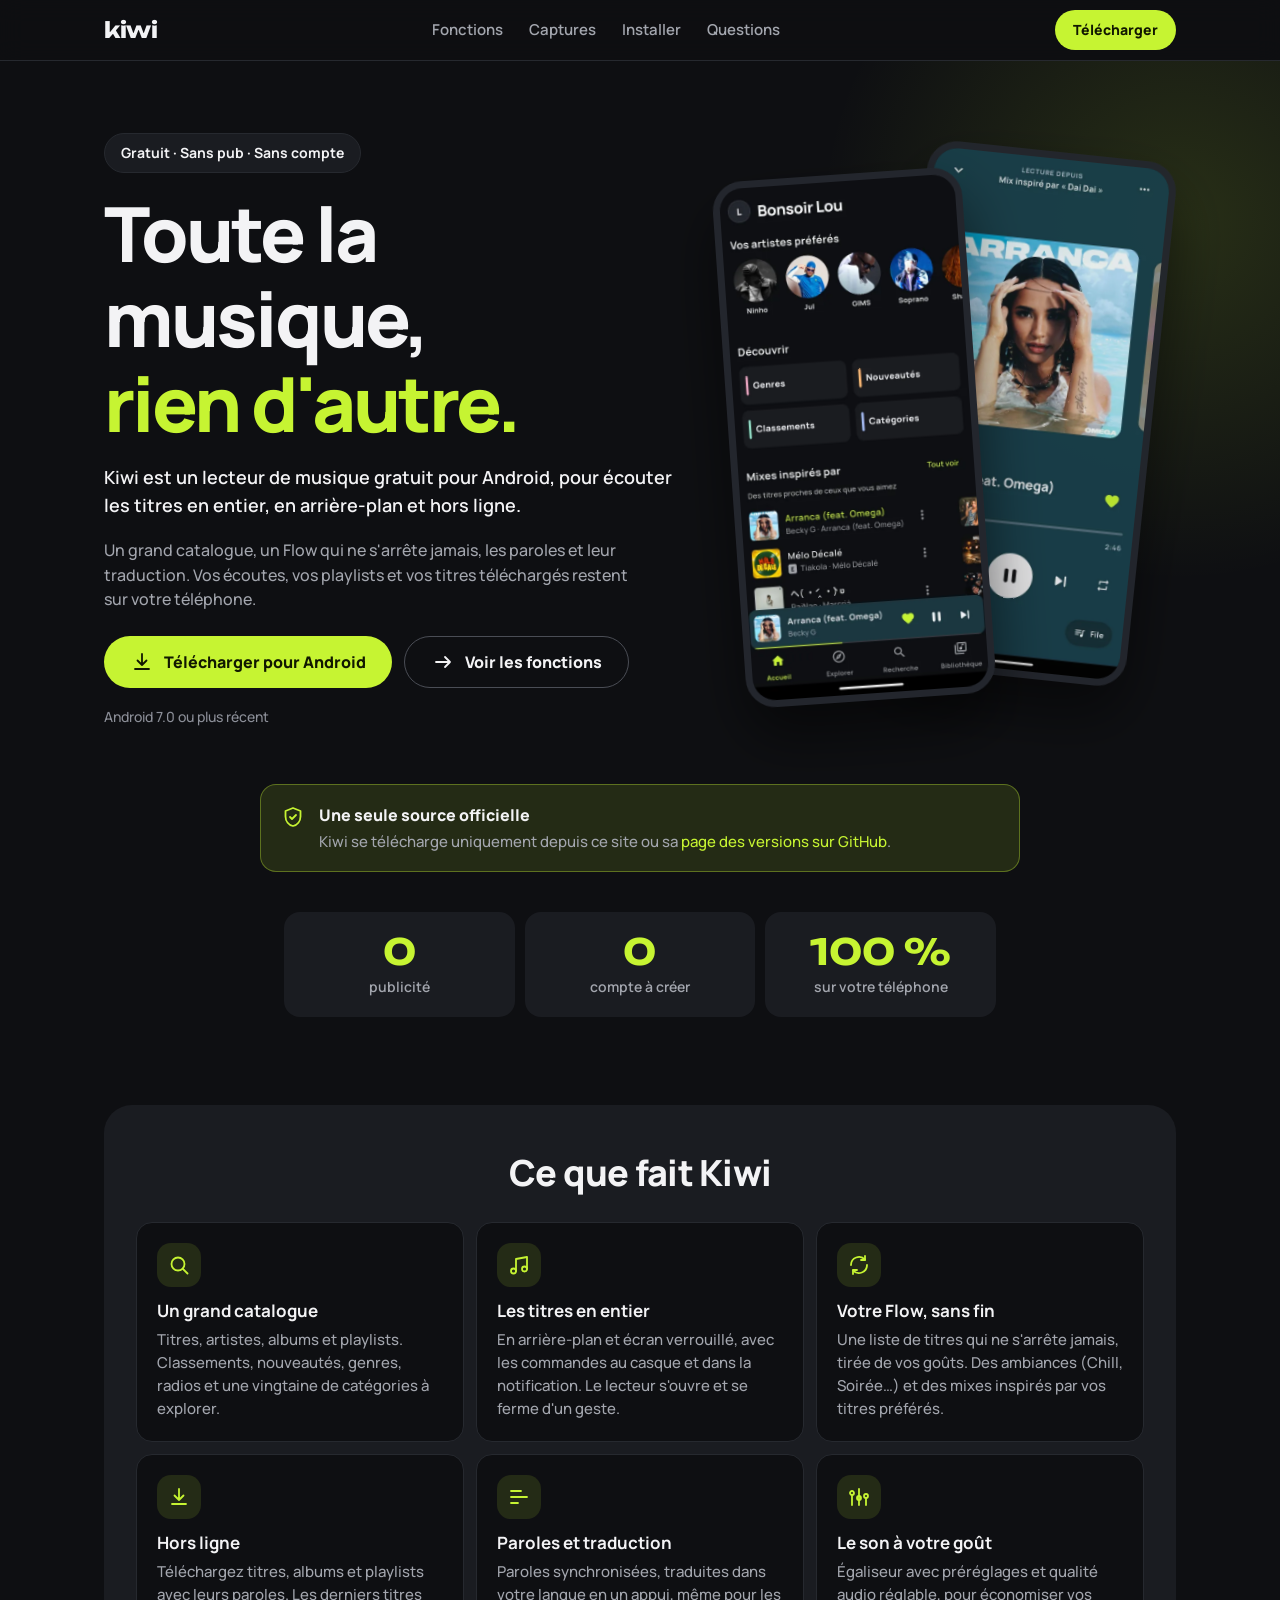
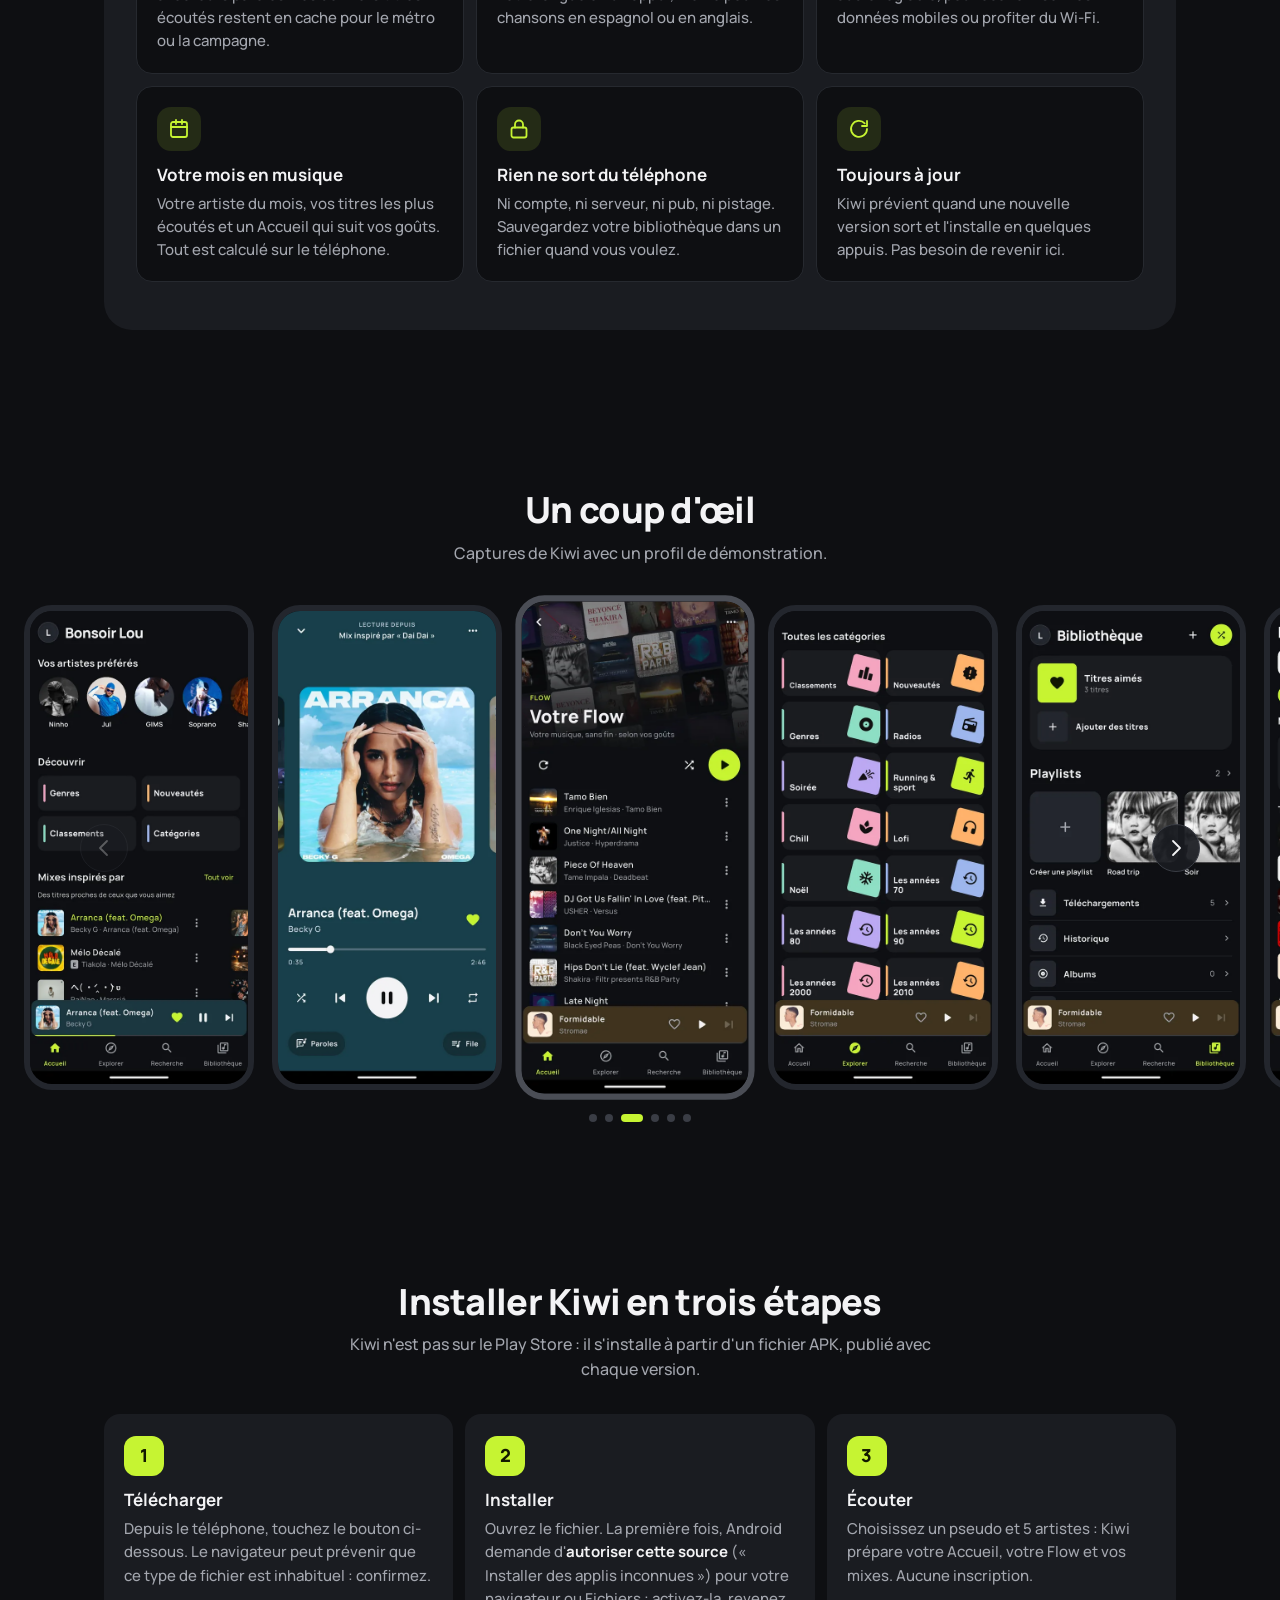
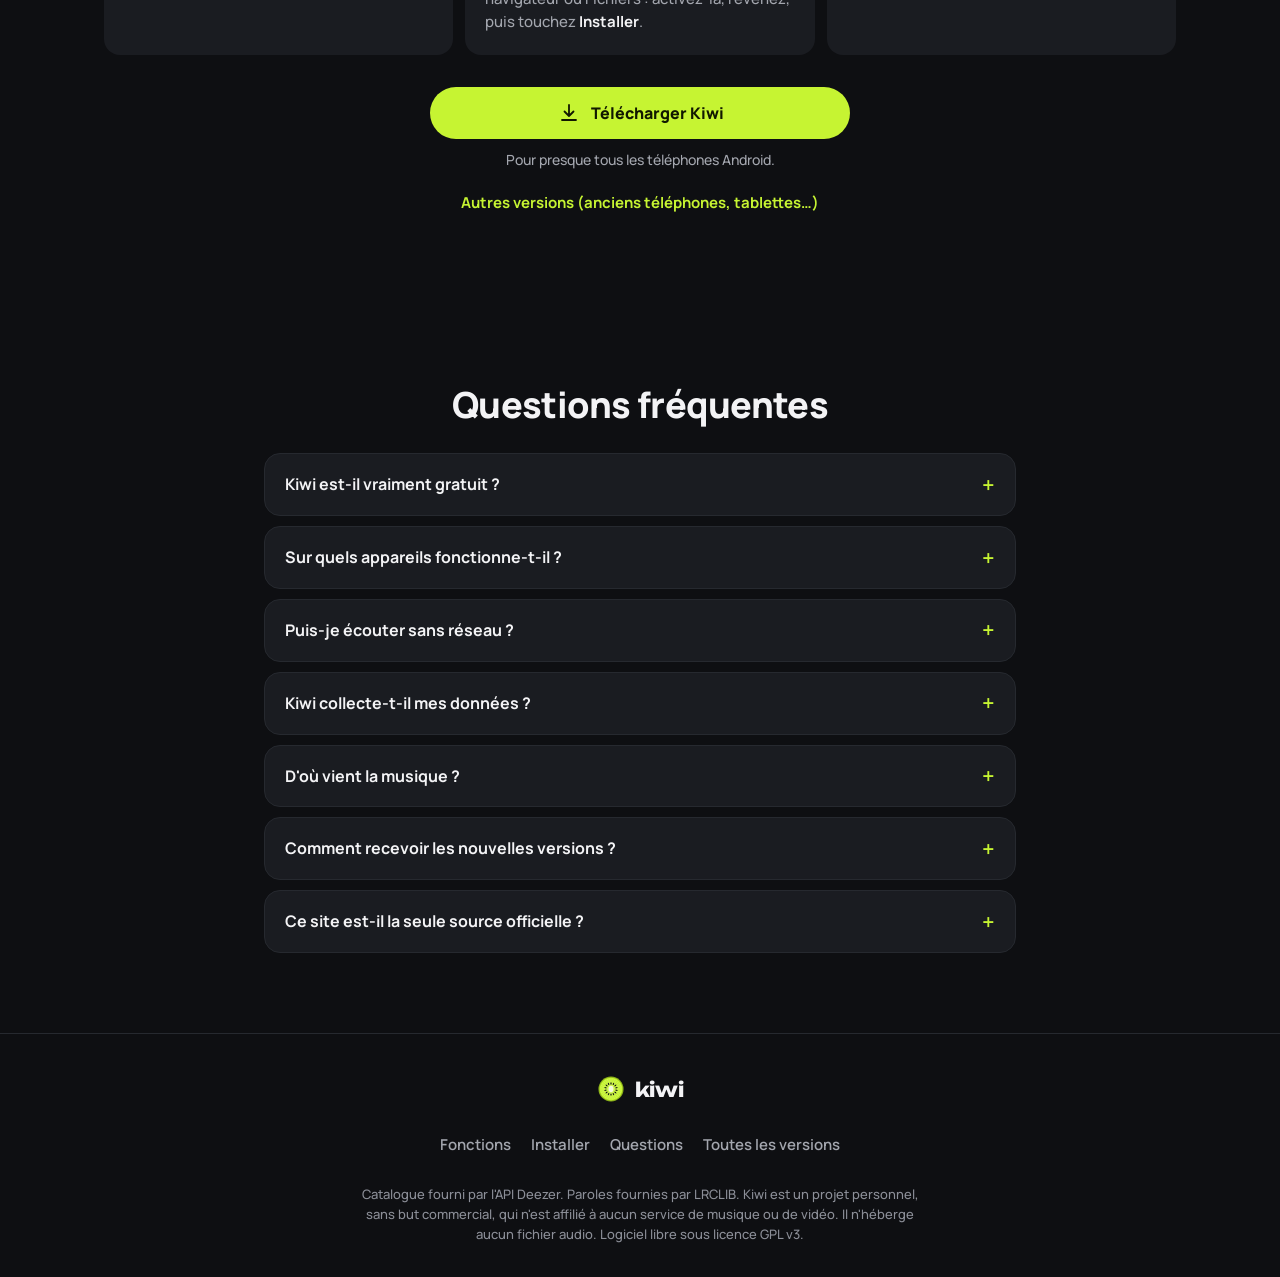
==== index.html @ 21108f04 "Site de Kiwi (163ca22)" ====
<!doctype html>
<html lang="fr">
<head>
<meta charset="utf-8">
<meta name="viewport" content="width=device-width, initial-scale=1">
<title>Kiwi, lecteur de musique gratuit pour Android</title>
<meta name="description" content="Kiwi est un lecteur de musique gratuit pour Android : un grand catalogue, les titres en entier, sans compte ni publicité. Tout reste sur votre téléphone.">
<meta name="theme-color" content="#0E0F12">
<meta name="color-scheme" content="dark">
<meta property="og:title" content="Kiwi, lecteur de musique gratuit pour Android">
<meta property="og:description" content="Un grand catalogue, les titres en entier, sans compte ni publicité.">
<meta property="og:type" content="website">
<meta property="og:image" content="captures/accueil.webp">
<link rel="icon" type="image/svg+xml" href="kiwi-logo.svg">
<link rel="stylesheet" href="style.css">
<script src="main.js" defer></script>
</head>
<body>
<a class="skip" href="#contenu">Aller au contenu</a>

<header class="top">
  <div class="wrap top-inner">
    <a class="wordmark" href="#accueil" aria-label="Kiwi, haut de page">kiwi</a>
    <nav class="top-nav" aria-label="Sections">
      <a href="#fonctions">Fonctions</a>
      <a href="#captures">Captures</a>
      <a href="#installer">Installer</a>
      <a href="#questions">Questions</a>
    </nav>
    <a class="btn btn-primary btn-small" href="#installer" data-download-top>Télécharger</a>
  </div>
</header>

<main id="contenu">

  <!-- Accueil : texte à gauche, deux téléphones à droite -->
  <section id="accueil" class="hero">
    <div class="wrap hero-inner">
      <div class="hero-text">
        <p class="pill">Gratuit · Sans pub · Sans compte</p>
        <h1>Toute la musique,<br><span class="accent">rien d'autre.</span></h1>
        <p class="lead">Kiwi est un lecteur de musique gratuit pour Android, pour écouter les titres en entier, en arrière-plan et hors ligne.</p>
        <p class="lead-small">Un grand catalogue, un Flow qui ne s'arrête jamais, les paroles et leur traduction. Vos écoutes, vos playlists et vos titres téléchargés restent sur votre téléphone.</p>
        <div class="hero-actions">
          <a class="btn btn-primary" href="#installer" data-download-hero>
            <svg class="ic" viewBox="0 0 24 24" aria-hidden="true"><path d="M12 4v11m0 0-4.5-4.5M12 15l4.5-4.5M5 19h14"/></svg>
            <span data-download-hero-label>Télécharger pour Android</span>
          </a>
          <a class="btn btn-ghost" href="#fonctions">
            <svg class="ic" viewBox="0 0 24 24" aria-hidden="true"><path d="M5 12h14m-5-5 5 5-5 5"/></svg>
            Voir les fonctions
          </a>
        </div>
        <p class="release-line" data-release-line>Android 7.0 ou plus récent</p>
      </div>
      <div class="hero-phones" aria-hidden="true">
        <div class="phone phone-back"><img src="captures/lecteur.webp" width="540" height="1138" alt=""></div>
        <div class="phone phone-front"><img src="captures/accueil.webp" width="540" height="1138" alt=""></div>
      </div>
    </div>
  </section>

  <div class="wrap">
    <aside class="notice" aria-label="Sources officielles">
      <svg class="ic" viewBox="0 0 24 24" aria-hidden="true"><path d="M12 3 4.5 6v5.5c0 4.6 3.2 8.4 7.5 9.5 4.3-1.1 7.5-4.9 7.5-9.5V6L12 3z"/><path d="m9 12 2 2 4-4"/></svg>
      <div>
        <p class="notice-title">Une seule source officielle</p>
        <p>Kiwi se télécharge uniquement depuis ce site ou sa <a href="https://github.com/AdamSellin/kiwi-releases/releases" rel="noopener">page des versions sur GitHub</a>.</p>
      </div>
    </aside>
  </div>

  <!-- Trois engagements -->
  <section class="promises" aria-label="Engagements">
    <ul class="wrap promise-list">
      <li><span class="promise-value">0</span><span class="promise-label">publicité</span></li>
      <li><span class="promise-value">0</span><span class="promise-label">compte à créer</span></li>
      <li><span class="promise-value">100&nbsp;%</span><span class="promise-label">sur votre téléphone</span></li>
    </ul>
  </section>

  <!-- Fonctions -->
  <section id="fonctions" class="features" aria-labelledby="fonctions-titre">
    <div class="wrap">
      <div class="panel">
        <h2 id="fonctions-titre" class="section-title">Ce que fait Kiwi</h2>
        <ul class="feature-grid">
          <li class="feature">
            <span class="chip"><svg class="ic" viewBox="0 0 24 24" aria-hidden="true"><circle cx="11" cy="11" r="6.5"/><path d="m16 16 4.5 4.5"/></svg></span>
            <h3>Un grand catalogue</h3>
            <p>Titres, artistes, albums et playlists. Classements, nouveautés, genres, radios et une vingtaine de catégories à explorer.</p>
          </li>
          <li class="feature">
            <span class="chip"><svg class="ic" viewBox="0 0 24 24" aria-hidden="true"><path d="M9 18V6l11-2v12"/><circle cx="6.5" cy="18" r="2.5"/><circle cx="17.5" cy="16" r="2.5"/></svg></span>
            <h3>Les titres en entier</h3>
            <p>En arrière-plan et écran verrouillé, avec les commandes au casque et dans la notification. Le lecteur s'ouvre et se ferme d'un geste.</p>
          </li>
          <li class="feature">
            <span class="chip"><svg class="ic" viewBox="0 0 24 24" aria-hidden="true"><path d="M4 12a8 8 0 0 1 14-5.3M20 12a8 8 0 0 1-14 5.3"/><path d="M18 3v4h-4M6 21v-4h4"/></svg></span>
            <h3>Votre Flow, sans fin</h3>
            <p>Une liste de titres qui ne s'arrête jamais, tirée de vos goûts. Des ambiances (Chill, Soirée…) et des mixes inspirés par vos titres préférés.</p>
          </li>
          <li class="feature">
            <span class="chip"><svg class="ic" viewBox="0 0 24 24" aria-hidden="true"><path d="M12 4v11m0 0-4.5-4.5M12 15l4.5-4.5M5 19h14"/></svg></span>
            <h3>Hors ligne</h3>
            <p>Téléchargez titres, albums et playlists avec leurs paroles. Les derniers titres écoutés restent en cache pour le métro ou la campagne.</p>
          </li>
          <li class="feature">
            <span class="chip"><svg class="ic" viewBox="0 0 24 24" aria-hidden="true"><path d="M4 6h10M4 12h16M4 18h7"/></svg></span>
            <h3>Paroles et traduction</h3>
            <p>Paroles synchronisées, traduites dans votre langue en un appui, même pour les chansons en espagnol ou en anglais.</p>
          </li>
          <li class="feature">
            <span class="chip"><svg class="ic" viewBox="0 0 24 24" aria-hidden="true"><path d="M5 20V10M12 20V4M19 20v-7"/><circle cx="5" cy="8" r="2"/><circle cx="12" cy="13" r="2"/><circle cx="19" cy="11" r="2"/></svg></span>
            <h3>Le son à votre goût</h3>
            <p>Égaliseur avec préréglages et qualité audio réglable, pour économiser vos données mobiles ou profiter du Wi-Fi.</p>
          </li>
          <li class="feature">
            <span class="chip"><svg class="ic" viewBox="0 0 24 24" aria-hidden="true"><rect x="4" y="5" width="16" height="15" rx="2"/><path d="M4 10h16M9 3v4M15 3v4"/></svg></span>
            <h3>Votre mois en musique</h3>
            <p>Votre artiste du mois, vos titres les plus écoutés et un Accueil qui suit vos goûts. Tout est calculé sur le téléphone.</p>
          </li>
          <li class="feature">
            <span class="chip"><svg class="ic" viewBox="0 0 24 24" aria-hidden="true"><rect x="4.5" y="10.5" width="15" height="10" rx="2"/><path d="M8 10.5V7.5a4 4 0 0 1 8 0v3"/></svg></span>
            <h3>Rien ne sort du téléphone</h3>
            <p>Ni compte, ni serveur, ni pub, ni pistage. Sauvegardez votre bibliothèque dans un fichier quand vous voulez.</p>
          </li>
          <li class="feature">
            <span class="chip"><svg class="ic" viewBox="0 0 24 24" aria-hidden="true"><path d="M20 12a8 8 0 1 1-2.3-5.7M20 4v5h-5"/></svg></span>
            <h3>Toujours à jour</h3>
            <p>Kiwi prévient quand une nouvelle version sort et l'installe en quelques appuis. Pas besoin de revenir ici.</p>
          </li>
        </ul>
      </div>
    </div>
  </section>

  <!-- Captures -->
  <section id="captures" class="shots" aria-labelledby="captures-titre">
    <div class="wrap">
      <h2 id="captures-titre" class="section-title">Un coup d'œil</h2>
      <p class="section-lead">Captures de Kiwi avec un profil de démonstration.</p>
    </div>
    <div class="carousel">
      <button class="carousel-btn carousel-prev" type="button" aria-label="Capture précédente" data-carousel-prev>
        <svg class="ic" viewBox="0 0 24 24" aria-hidden="true"><path d="m15 5-7 7 7 7"/></svg>
      </button>
      <ul class="shot-strip" data-carousel>
        <li><figure class="shot"><div class="shot-frame"><img src="captures/accueil.webp" width="540" height="1138" loading="lazy" decoding="async" alt="L'Accueil : vos artistes préférés, Découvrir, mixes inspirés par vos titres"></div></figure></li>
        <li><figure class="shot"><div class="shot-frame"><img src="captures/lecteur.webp" width="540" height="1138" loading="lazy" decoding="async" alt="Le lecteur, aux couleurs de la pochette"></div></figure></li>
        <li><figure class="shot"><div class="shot-frame"><img src="captures/flow.webp" width="540" height="1138" loading="lazy" decoding="async" alt="Votre Flow : une liste de titres sans fin, selon vos goûts"></div></figure></li>
        <li><figure class="shot"><div class="shot-frame"><img src="captures/explorer.webp" width="540" height="1138" loading="lazy" decoding="async" alt="Explorer : classements, nouveautés, genres, radios et catégories"></div></figure></li>
        <li><figure class="shot"><div class="shot-frame"><img src="captures/bibliotheque.webp" width="540" height="1138" loading="lazy" decoding="async" alt="La Bibliothèque : titres aimés, playlists, téléchargements"></div></figure></li>
        <li><figure class="shot"><div class="shot-frame"><img src="captures/recherche.webp" width="540" height="1138" loading="lazy" decoding="async" alt="La recherche de titres, d'artistes, d'albums et de playlists"></div></figure></li>
      </ul>
      <button class="carousel-btn carousel-next" type="button" aria-label="Capture suivante" data-carousel-next>
        <svg class="ic" viewBox="0 0 24 24" aria-hidden="true"><path d="m9 5 7 7-7 7"/></svg>
      </button>
    </div>
    <div class="dots" data-carousel-dots aria-hidden="true"></div>
  </section>

  <!-- Installer -->
  <section id="installer" class="install" aria-labelledby="installer-titre">
    <div class="wrap">
      <h2 id="installer-titre" class="section-title">Installer Kiwi en trois étapes</h2>
      <p class="section-lead">Kiwi n'est pas sur le Play Store : il s'installe à partir d'un fichier APK, publié avec chaque version.</p>

      <ol class="steps">
        <li class="step">
          <span class="step-num">1</span>
          <h3>Télécharger</h3>
          <p>Depuis le téléphone, touchez le bouton ci-dessous. Le navigateur peut prévenir que ce type de fichier est inhabituel : confirmez.</p>
        </li>
        <li class="step">
          <span class="step-num">2</span>
          <h3>Installer</h3>
          <p>Ouvrez le fichier. La première fois, Android demande d'<strong>autoriser cette source</strong> (« Installer des applis inconnues ») pour votre navigateur ou Fichiers : activez-la, revenez, puis touchez <strong>Installer</strong>.</p>
        </li>
        <li class="step">
          <span class="step-num">3</span>
          <h3>Écouter</h3>
          <p>Choisissez un pseudo et 5 artistes : Kiwi prépare votre Accueil, votre Flow et vos mixes. Aucune inscription.</p>
        </li>
      </ol>

      <div class="download">
        <a class="btn btn-primary btn-wide" data-download href="https://github.com/AdamSellin/kiwi-releases/releases/latest" rel="noopener">
          <svg class="ic" viewBox="0 0 24 24" aria-hidden="true"><path d="M12 4v11m0 0-4.5-4.5M12 15l4.5-4.5M5 19h14"/></svg>
          <span data-download-label>Télécharger Kiwi</span>
        </a>
        <p class="download-status" data-download-status aria-live="polite">Pour presque tous les téléphones Android.</p>
        <a class="download-other" href="https://github.com/AdamSellin/kiwi-releases/releases" rel="noopener">Autres versions (anciens téléphones, tablettes…)</a>
      </div>
    </div>
  </section>

  <!-- Questions -->
  <section id="questions" class="faq" aria-labelledby="questions-titre">
    <div class="wrap faq-inner">
      <h2 id="questions-titre" class="section-title">Questions fréquentes</h2>
      <div class="faq-list">
        <details>
          <summary>Kiwi est-il vraiment gratuit ?</summary>
          <p>Oui. Pas d'abonnement, pas de publicité, pas d'achat dans l'app. Kiwi est un projet personnel, sans but commercial, et un logiciel libre (licence GPL v3).</p>
        </details>
        <details>
          <summary>Sur quels appareils fonctionne-t-il ?</summary>
          <p>Sur les téléphones et tablettes Android 7.0 ou plus récents. Les versions pour Apple et Google TV ne sont pas encore prêtes.</p>
        </details>
        <details>
          <summary>Puis-je écouter sans réseau ?</summary>
          <p>Oui : téléchargez des titres, albums ou playlists, ils se lisent hors ligne avec leurs paroles. Les derniers titres écoutés restent aussi en cache, pour un réseau faible.</p>
        </details>
        <details>
          <summary>Kiwi collecte-t-il mes données ?</summary>
          <p>Non. Il n'y a ni compte ni serveur Kiwi : votre pseudo, vos goûts, vos playlists et votre historique restent sur le téléphone. Vous pouvez les sauvegarder dans un fichier et les importer sur un autre téléphone.</p>
        </details>
        <details>
          <summary>D'où vient la musique ?</summary>
          <p>Le catalogue (titres, pochettes, classements) vient de l'API publique Deezer. Kiwi n'héberge aucun fichier audio : il lit des contenus déjà publics. Les paroles viennent de LRCLIB, une base libre.</p>
        </details>
        <details>
          <summary>Comment recevoir les nouvelles versions ?</summary>
          <p>Kiwi prévient quand une nouvelle version est publiée et l'installe en quelques appuis (Paramètres &gt; Rechercher une mise à jour). Vos titres et playlists sont gardés.</p>
        </details>
        <details>
          <summary>Ce site est-il la seule source officielle ?</summary>
          <p>Oui, avec la page des versions sur GitHub. Kiwi n'est pas sur le Play Store : une app « Kiwi » trouvée ailleurs n'est pas la nôtre.</p>
        </details>
      </div>
    </div>
  </section>

  <!-- Nouveautés de la dernière version (remplies par main.js) -->
  <section class="news" aria-labelledby="nouveautes-titre" data-news hidden>
    <div class="wrap">
      <div class="panel">
        <h2 id="nouveautes-titre" class="section-title">Quoi de neuf <span class="news-version" data-news-version></span></h2>
        <ul class="news-list" data-news-list></ul>
      </div>
    </div>
  </section>

</main>

<footer class="foot">
  <div class="wrap foot-inner">
    <a class="foot-brand" href="#accueil" aria-label="Kiwi, haut de page">
      <img src="kiwi-logo.svg" alt="" width="28" height="28">
      <span class="wordmark">kiwi</span>
    </a>
    <ul class="foot-links">
      <li><a href="#fonctions">Fonctions</a></li>
      <li><a href="#installer">Installer</a></li>
      <li><a href="#questions">Questions</a></li>
      <li><a href="https://github.com/AdamSellin/kiwi-releases/releases" rel="noopener">Toutes les versions</a></li>
    </ul>
    <p class="foot-legal">Catalogue fourni par l'API Deezer. Paroles fournies par LRCLIB. Kiwi est un projet personnel, sans but commercial, qui n'est affilié à aucun service de musique ou de vidéo. Il n'héberge aucun fichier audio. Logiciel libre sous licence GPL v3.</p>
  </div>
</footer>

<!-- Navigation du bas, sur téléphone -->
<nav class="bottom-nav" aria-label="Sections">
  <a href="#accueil" data-nav="accueil"><svg class="ic" viewBox="0 0 24 24" aria-hidden="true"><path d="M4 11 12 4l8 7v9h-5v-6H9v6H4z"/></svg>Accueil</a>
  <a href="#fonctions" data-nav="fonctions"><svg class="ic" viewBox="0 0 24 24" aria-hidden="true"><path d="m12 3 2.6 5.6 6 .7-4.5 4.1 1.3 6L12 16.4 6.6 19.4l1.3-6L3.4 9.3l6-.7z"/></svg>Fonctions</a>
  <a href="#captures" data-nav="captures"><svg class="ic" viewBox="0 0 24 24" aria-hidden="true"><rect x="6.5" y="2.5" width="11" height="19" rx="2.5"/><path d="M10.5 18.5h3"/></svg>Captures</a>
  <a href="#installer" data-nav="installer"><svg class="ic" viewBox="0 0 24 24" aria-hidden="true"><path d="M12 4v11m0 0-4.5-4.5M12 15l4.5-4.5M5 19h14"/></svg>Installer</a>
  <a href="#questions" data-nav="questions"><svg class="ic" viewBox="0 0 24 24" aria-hidden="true"><circle cx="12" cy="12" r="8.5"/><path d="M9.6 9.5a2.5 2.5 0 1 1 3.4 2.3c-.6.3-1 .8-1 1.5v.7M12 17h.01"/></svg>Questions</a>
</nav>
</body>
</html>
---- style.css ----
/* Site de Kiwi. Couleurs de lib/app/theme.dart (OndeColors), police Manrope,
   nom « kiwi » en Unbounded. Mobile d'abord. */

@font-face { font-family: Manrope; src: url("fonts/Manrope-Regular.ttf") format("truetype"); font-weight: 400; font-display: swap; }
@font-face { font-family: Manrope; src: url("fonts/Manrope-Medium.ttf") format("truetype"); font-weight: 500; font-display: swap; }
@font-face { font-family: Manrope; src: url("fonts/Manrope-SemiBold.ttf") format("truetype"); font-weight: 600; font-display: swap; }
@font-face { font-family: Manrope; src: url("fonts/Manrope-Bold.ttf") format("truetype"); font-weight: 700; font-display: swap; }
@font-face { font-family: Manrope; src: url("fonts/Manrope-ExtraBold.ttf") format("truetype"); font-weight: 800; font-display: swap; }
@font-face { font-family: Unbounded; src: url("fonts/Unbounded.ttf") format("truetype"); font-weight: 200 900; font-display: swap; }

:root {
  --background: #0E0F12;
  --surface: #1A1C21;
  --surface-high: #23262D;
  --border: #3A3D45;
  --divider: #26292F;
  --outline: #4A4D55;
  --accent: #C6F432;
  --accent-soft: #DDF78A;
  --accent-tint: rgba(198, 244, 50, 0.12);
  --on-accent: #111800;
  --text: #F3F3F5;
  --text-secondary: #A3A6AE;
  --placeholder: #8C8F98;

  --radius-s: 10px;
  --radius-m: 16px;
  --radius-l: 28px;
  --gutter: 16px;
  --bottom-nav: 68px;
  color-scheme: dark;
}

*, *::before, *::after { box-sizing: border-box; }

html { scroll-behavior: smooth; scroll-padding-top: 72px; -webkit-text-size-adjust: 100%; }
@media (prefers-reduced-motion: reduce) { html { scroll-behavior: auto; } }

body {
  margin: 0;
  background: var(--background);
  color: var(--text);
  font: 500 16px/1.55 Manrope, system-ui, sans-serif;
  overflow-x: hidden;
  padding-bottom: var(--bottom-nav);
}

a { color: var(--accent); text-decoration: none; }
a:hover { color: var(--accent-soft); }
a:focus-visible, button:focus-visible, summary:focus-visible {
  outline: 2px solid var(--accent);
  outline-offset: 3px;
}

h1, h2, h3 { margin: 0; line-height: 1.12; }
h3 { font-size: 17px; font-weight: 700; }
p { margin: 0; }

.wrap { width: 100%; max-width: 1120px; margin: 0 auto; padding: 0 var(--gutter); }
.skip { position: absolute; left: -999px; top: 8px; background: var(--accent); color: var(--on-accent); padding: 8px 12px; border-radius: var(--radius-s); z-index: 20; }
.skip:focus { left: 8px; color: var(--on-accent); }

.ic {
  width: 24px; height: 24px; flex: none;
  fill: none; stroke: currentColor; stroke-width: 1.8; stroke-linecap: round; stroke-linejoin: round;
}

section { padding: 56px 0; }
.section-title { font-size: 28px; font-weight: 800; letter-spacing: -0.02em; text-align: center; }
.section-lead { color: var(--text-secondary); margin: 10px auto 0; max-width: 60ch; text-align: center; }

/* En-tête */
.top {
  position: sticky; top: 0; z-index: 10;
  background: rgba(14, 15, 18, 0.86);
  backdrop-filter: blur(12px);
  -webkit-backdrop-filter: blur(12px);
  border-bottom: 1px solid var(--divider);
}
.top-inner { display: flex; align-items: center; justify-content: space-between; min-height: 60px; gap: 12px; }
.wordmark { font-family: Unbounded, Manrope, sans-serif; font-weight: 700; font-size: 22px; letter-spacing: -0.02em; color: var(--text); }
.wordmark:hover { color: var(--text); }
.top-nav { display: none; gap: 2px; }
.top-nav a {
  color: var(--text-secondary); font-weight: 600; font-size: 15px;
  min-height: 44px; display: inline-flex; align-items: center; padding: 0 12px; border-radius: 999px;
}
.top-nav a:hover { color: var(--text); background: var(--surface); }

/* Boutons */
.btn {
  display: inline-flex; align-items: center; justify-content: center; gap: 10px;
  min-height: 52px; padding: 0 26px; border-radius: 999px;
  font: inherit; font-weight: 800; font-size: 16px;
  transition: background-color 0.15s, color 0.15s, border-color 0.15s, transform 0.15s;
}
.btn-primary { background: var(--accent); color: var(--on-accent); }
.btn-primary:hover { background: var(--accent-soft); color: var(--on-accent); }
.btn-ghost { border: 1.5px solid var(--outline); color: var(--text); }
.btn-ghost:hover { border-color: var(--accent); color: var(--text); }
.btn-small { min-height: 40px; padding: 0 18px; font-size: 14px; }
.btn-wide { width: 100%; }

/* Accueil */
.hero { padding: 40px 0 28px; position: relative; overflow: hidden; }
.hero::before {
  content: ""; position: absolute; z-index: -1;
  width: 720px; height: 720px; right: -260px; top: -200px;
  background: radial-gradient(closest-side, rgba(198, 244, 50, 0.14), transparent);
}
.hero-inner { display: grid; gap: 40px; align-items: center; }
.hero-text { display: flex; flex-direction: column; align-items: center; text-align: center; gap: 18px; }
.pill {
  display: inline-flex; align-items: center;
  padding: 8px 16px; border-radius: 999px;
  background: var(--surface); border: 1px solid var(--divider);
  color: var(--text); font-weight: 700; font-size: 14px;
}
.hero h1 { font-size: clamp(42px, 11vw, 76px); font-weight: 800; letter-spacing: -0.04em; }
.accent { color: var(--accent); }
.lead { color: var(--text); font-size: 18px; font-weight: 600; max-width: 32em; }
.lead-small { color: var(--text-secondary); font-size: 16px; max-width: 34em; }
.hero-actions { display: flex; flex-direction: column; gap: 12px; width: 100%; max-width: 360px; margin-top: 6px; }
.release-line { color: var(--placeholder); font-size: 14px; }

.hero-phones { position: relative; height: 440px; max-width: 360px; width: 100%; margin: 0 auto; }
.phone {
  position: absolute; width: 196px; aspect-ratio: 540 / 1138;
  border-radius: 30px; overflow: hidden;
  border: 7px solid var(--surface-high); background: var(--surface);
  box-shadow: 0 30px 60px rgba(0, 0, 0, 0.55);
}
.phone img { width: 100%; height: 100%; object-fit: cover; display: block; }
.phone-back { right: 4%; top: 0; transform: rotate(6deg); opacity: 0.92; }
.phone-front { left: 4%; top: 24px; transform: rotate(-4deg); }
@media (prefers-reduced-motion: no-preference) {
  .phone-front { animation: rise 0.8s cubic-bezier(0.2, 0.8, 0.2, 1) both; }
  .phone-back { animation: rise 0.8s 0.12s cubic-bezier(0.2, 0.8, 0.2, 1) both; }
  @keyframes rise { from { opacity: 0; translate: 0 40px; } }
}

/* Sources officielles */
.notice {
  display: flex; gap: 14px; align-items: flex-start;
  padding: 18px 20px; border-radius: var(--radius-m);
  background: var(--accent-tint); border: 1px solid rgba(198, 244, 50, 0.35);
  max-width: 760px; margin: 0 auto;
}
.notice .ic { color: var(--accent); margin-top: 2px; }
.notice-title { font-weight: 800; margin-bottom: 2px; }
.notice p:not(.notice-title) { color: var(--text-secondary); font-size: 15px; }

/* Engagements */
.promises { padding: 40px 0 8px; }
.promise-list { list-style: none; margin: 0 auto; display: grid; grid-template-columns: repeat(3, minmax(0, 1fr)); gap: 10px; }
.promise-list li {
  display: flex; flex-direction: column; align-items: center; gap: 4px; text-align: center;
  padding: 20px 8px; border-radius: var(--radius-m); background: var(--surface);
}
.promise-value { font-family: Unbounded, Manrope, sans-serif; font-weight: 700; font-size: 28px; color: var(--accent); line-height: 1.1; }
.promise-label { color: var(--text-secondary); font-size: 14px; font-weight: 600; }

/* Panneau commun (fonctions, nouveautés) */
.panel { background: var(--surface); border-radius: var(--radius-l); padding: 32px 18px; }

/* Fonctions */
.feature-grid { list-style: none; margin: 28px 0 0; padding: 0; display: grid; gap: 12px; }
.feature {
  background: var(--background); border-radius: var(--radius-m); padding: 20px;
  display: grid; gap: 8px; align-content: start;
  border: 1px solid var(--divider);
  transition: border-color 0.15s, transform 0.15s;
}
.feature:hover { border-color: var(--outline); }
.chip {
  width: 44px; height: 44px; border-radius: 14px; display: grid; place-items: center;
  background: var(--accent-tint); color: var(--accent); margin-bottom: 6px;
}
.feature p { color: var(--text-secondary); font-size: 15px; }

/* Captures */
.carousel { position: relative; margin-top: 28px; }
.shot-strip {
  list-style: none; margin: 0; padding: 12px var(--gutter) 16px;
  display: flex; gap: 18px; overflow-x: auto; scroll-snap-type: x mandatory;
  scrollbar-width: none;
}
.shot-strip::-webkit-scrollbar { display: none; }
.shot-strip li { flex: none; scroll-snap-align: center; }
/* Centrée quand tout tient, défilable jusqu'au bout sinon. */
.shot-strip li:first-child { margin-left: auto; }
.shot-strip li:last-child { margin-right: auto; }
.shot { margin: 0; display: flex; flex-direction: column; align-items: center; gap: 12px; }
.shot figcaption { color: var(--text-secondary); font-weight: 700; font-size: 14px; }
.shot-frame {
  width: 210px; aspect-ratio: 540 / 1138; border-radius: 28px; overflow: hidden;
  background: var(--surface); border: 6px solid var(--surface-high);
  transition: transform 0.25s, border-color 0.25s;
}
.shot.is-current .shot-frame { border-color: var(--outline); transform: scale(1.04); }
.shot-frame img { width: 100%; height: 100%; object-fit: cover; display: block; }
.carousel-btn {
  display: none; position: absolute; top: 45%; z-index: 2;
  width: 48px; height: 48px; border-radius: 50%; border: 1px solid var(--border);
  background: rgba(26, 28, 33, 0.92); color: var(--text); cursor: pointer;
  place-items: center;
}
.carousel-btn:hover { border-color: var(--accent); }
.carousel-btn:disabled { opacity: 0.3; cursor: default; }
.carousel-prev { left: max(12px, calc(50% - 560px)); }
.carousel-next { right: max(12px, calc(50% - 560px)); }
.dots { display: flex; justify-content: center; gap: 8px; margin-top: 8px; }
.dots span { width: 8px; height: 8px; border-radius: 4px; background: var(--border); transition: width 0.2s, background-color 0.2s; }
.dots span.is-current { width: 22px; background: var(--accent); }

/* Installer */
.steps { list-style: none; margin: 32px 0 0; padding: 0; display: grid; gap: 12px; }
.step {
  background: var(--surface); border-radius: var(--radius-m); padding: 22px 20px;
  display: grid; gap: 8px; align-content: start;
}
.step-num {
  width: 40px; height: 40px; border-radius: 12px; display: grid; place-items: center;
  background: var(--accent); color: var(--on-accent); font-weight: 800; font-size: 18px; margin-bottom: 6px;
}
.step p { color: var(--text-secondary); font-size: 15px; }
.step strong { color: var(--text); }
.download { margin: 32px auto 0; display: grid; gap: 10px; max-width: 420px; }
.download-status { color: var(--text-secondary); font-size: 14px; text-align: center; }
.download-other { justify-self: center; font-weight: 700; font-size: 15px; min-height: 44px; display: inline-flex; align-items: center; }

/* Questions */
.faq-inner { max-width: 800px; }
.faq-list { margin-top: 28px; display: grid; gap: 10px; }
.faq details { background: var(--surface); border-radius: var(--radius-m); border: 1px solid var(--divider); }
.faq details[open] { border-color: var(--outline); }
.faq summary {
  list-style: none; cursor: pointer; padding: 18px 56px 18px 20px; position: relative;
  font-weight: 700; min-height: 44px;
}
.faq summary::-webkit-details-marker { display: none; }
.faq summary::after {
  content: "+"; position: absolute; right: 20px; top: 50%; translate: 0 -50%;
  font-size: 22px; font-weight: 600; color: var(--accent); transition: rotate 0.2s;
}
.faq details[open] summary::after { rotate: 45deg; }
.faq details p { padding: 0 20px 18px; color: var(--text-secondary); font-size: 15px; }

/* Nouveautés */
.news-version { color: var(--accent); }
.news-list { margin: 24px auto 0; padding: 0; list-style: none; display: grid; gap: 10px; max-width: 720px; }
.news-list li { position: relative; padding-left: 22px; color: var(--text-secondary); font-size: 15px; }
.news-list li::before { content: ""; position: absolute; left: 4px; top: 0.6em; width: 7px; height: 7px; border-radius: 50%; background: var(--accent); }
.news-list strong { color: var(--text); }

/* Pied */
.foot { padding: 40px 0 32px; border-top: 1px solid var(--divider); }
.foot-inner { display: grid; gap: 18px; justify-items: center; text-align: center; }
.foot-brand { display: inline-flex; align-items: center; gap: 10px; color: var(--text); }
.foot-brand:hover { color: var(--text); }
.foot-brand .wordmark { font-size: 20px; }
.foot-links { list-style: none; margin: 0; padding: 0; display: flex; flex-wrap: wrap; justify-content: center; gap: 4px 20px; }
.foot-links a { color: var(--text-secondary); font-weight: 600; font-size: 15px; display: inline-block; padding: 10px 0; }
.foot-links a:hover { color: var(--text); }
.foot-legal { color: var(--placeholder); font-size: 13px; max-width: 70ch; }

/* Navigation du bas (téléphone) */
.bottom-nav {
  position: fixed; left: 0; right: 0; bottom: 0; z-index: 10;
  height: var(--bottom-nav); padding: 0 6px env(safe-area-inset-bottom);
  display: grid; grid-template-columns: repeat(5, 1fr);
  background: rgba(26, 28, 33, 0.95);
  backdrop-filter: blur(12px); -webkit-backdrop-filter: blur(12px);
  border-top: 1px solid var(--divider);
}
.bottom-nav a {
  display: flex; flex-direction: column; align-items: center; justify-content: center; gap: 3px;
  color: var(--text-secondary); font-size: 11px; font-weight: 700;
}
.bottom-nav a .ic { width: 22px; height: 22px; padding: 0; border-radius: 999px; transition: background-color 0.2s; }
.bottom-nav a.is-current { color: var(--accent); }

/* Écrans plus larges */
@media (min-width: 640px) {
  :root { --gutter: 24px; }
  section { padding: 80px 0; }
  .section-title { font-size: 36px; }
  .hero-actions { flex-direction: row; justify-content: center; max-width: none; width: auto; }
  .feature-grid { grid-template-columns: repeat(2, minmax(0, 1fr)); }
  .steps { grid-template-columns: repeat(3, minmax(0, 1fr)); }
  .panel { padding: 48px 32px; }
  .shot-frame { width: 220px; }
  .promise-value { font-size: 36px; }
}

@media (min-width: 960px) {
  body { padding-bottom: 0; }
  .bottom-nav { display: none; }
  .top-nav { display: flex; }
  .hero { padding: 72px 0 56px; }
  .hero-inner { grid-template-columns: 1.1fr 0.9fr; gap: 24px; }
  .hero-text { align-items: flex-start; text-align: left; }
  .hero-actions { justify-content: flex-start; }
  .hero-phones { height: 560px; max-width: 460px; }
  .phone { width: 250px; }
  .feature-grid { grid-template-columns: repeat(3, minmax(0, 1fr)); }
  .feature:hover { transform: translateY(-2px); }
  .carousel-btn { display: grid; }
  .shot-frame { width: 230px; }
  .promise-list { max-width: 760px; }
}
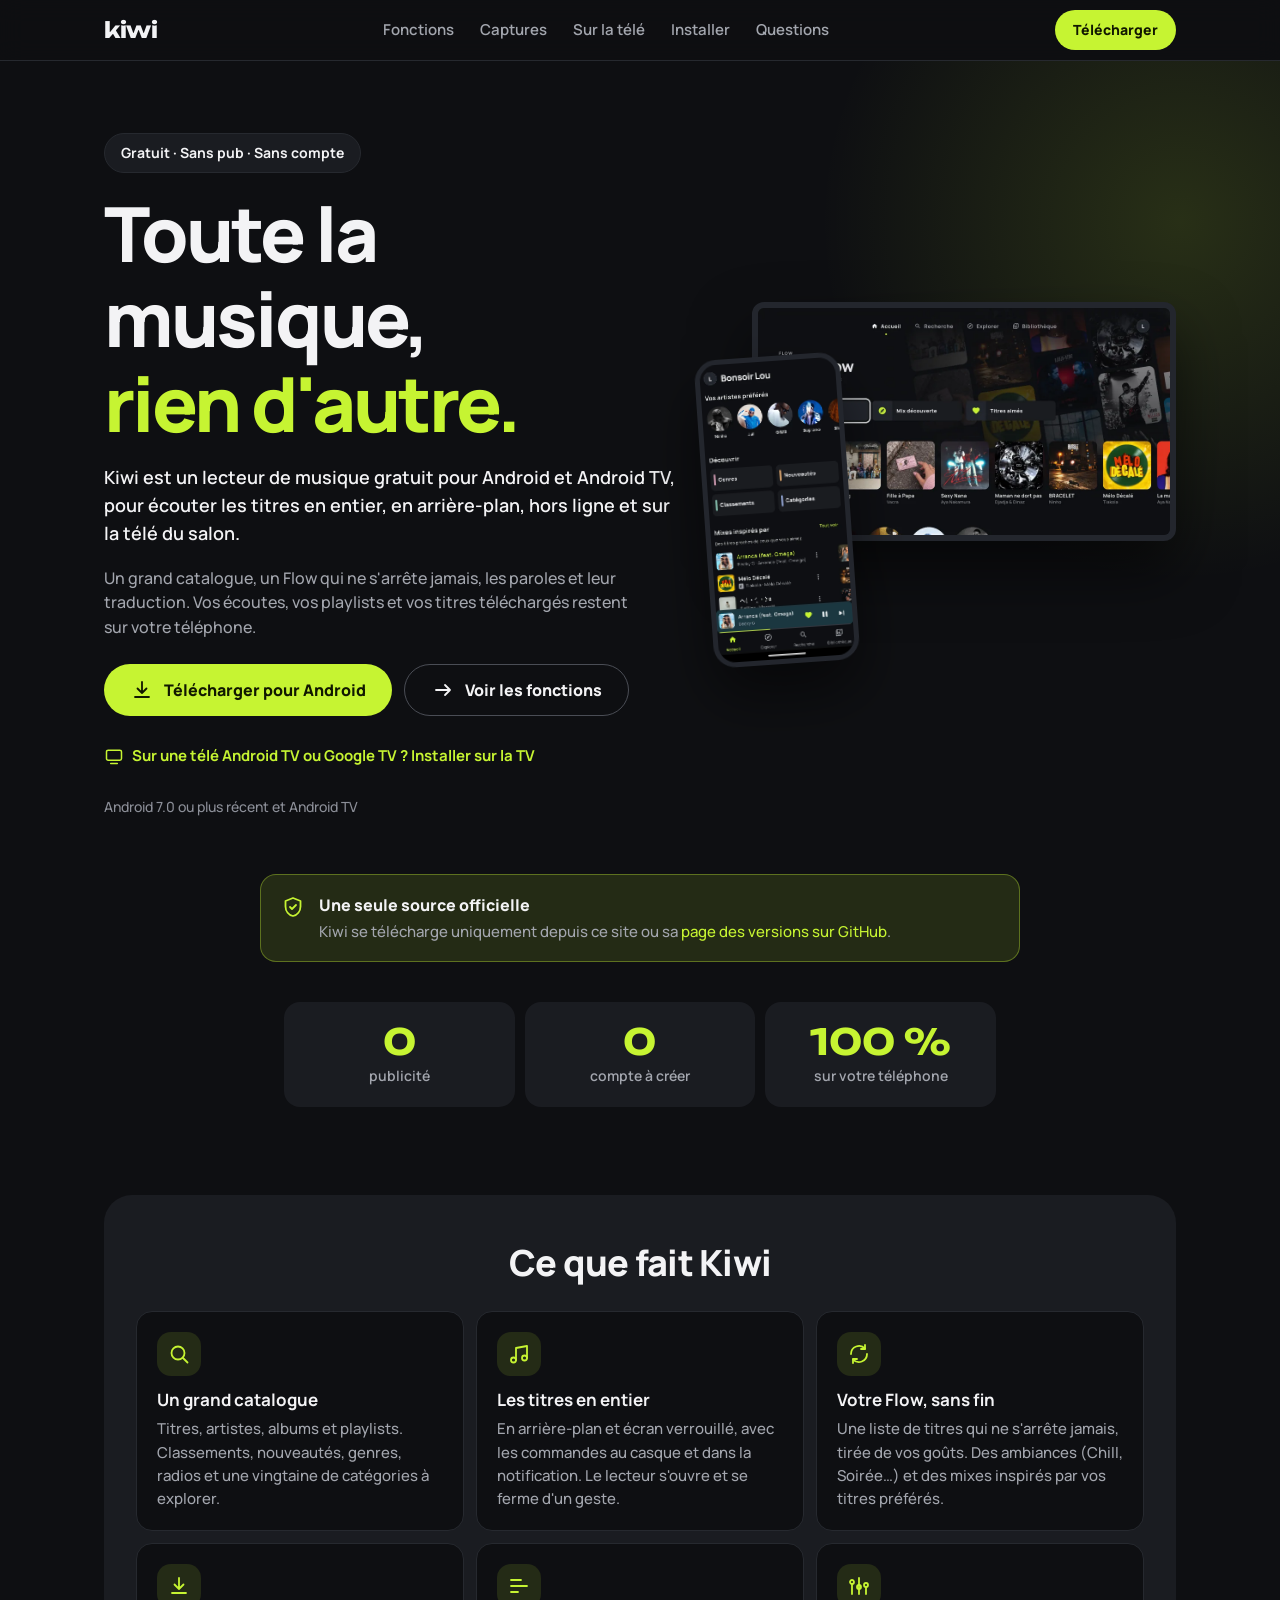
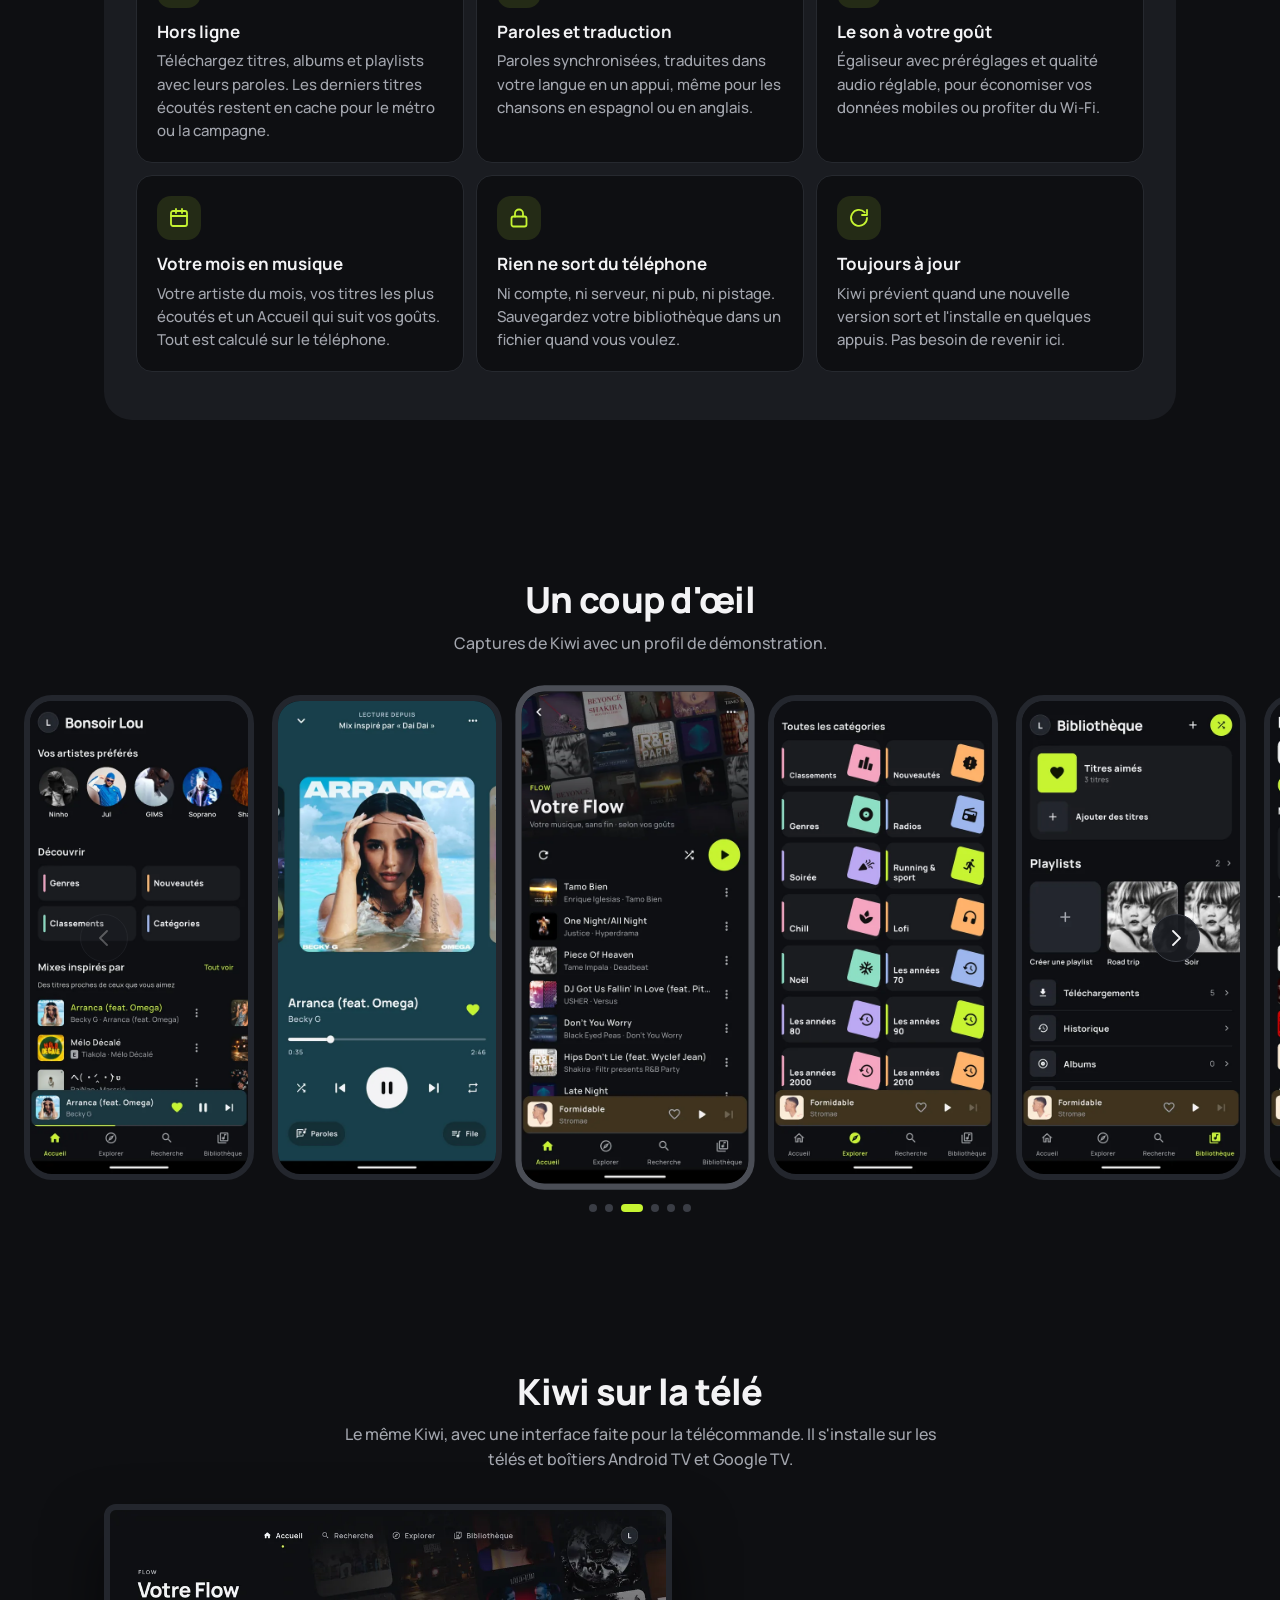
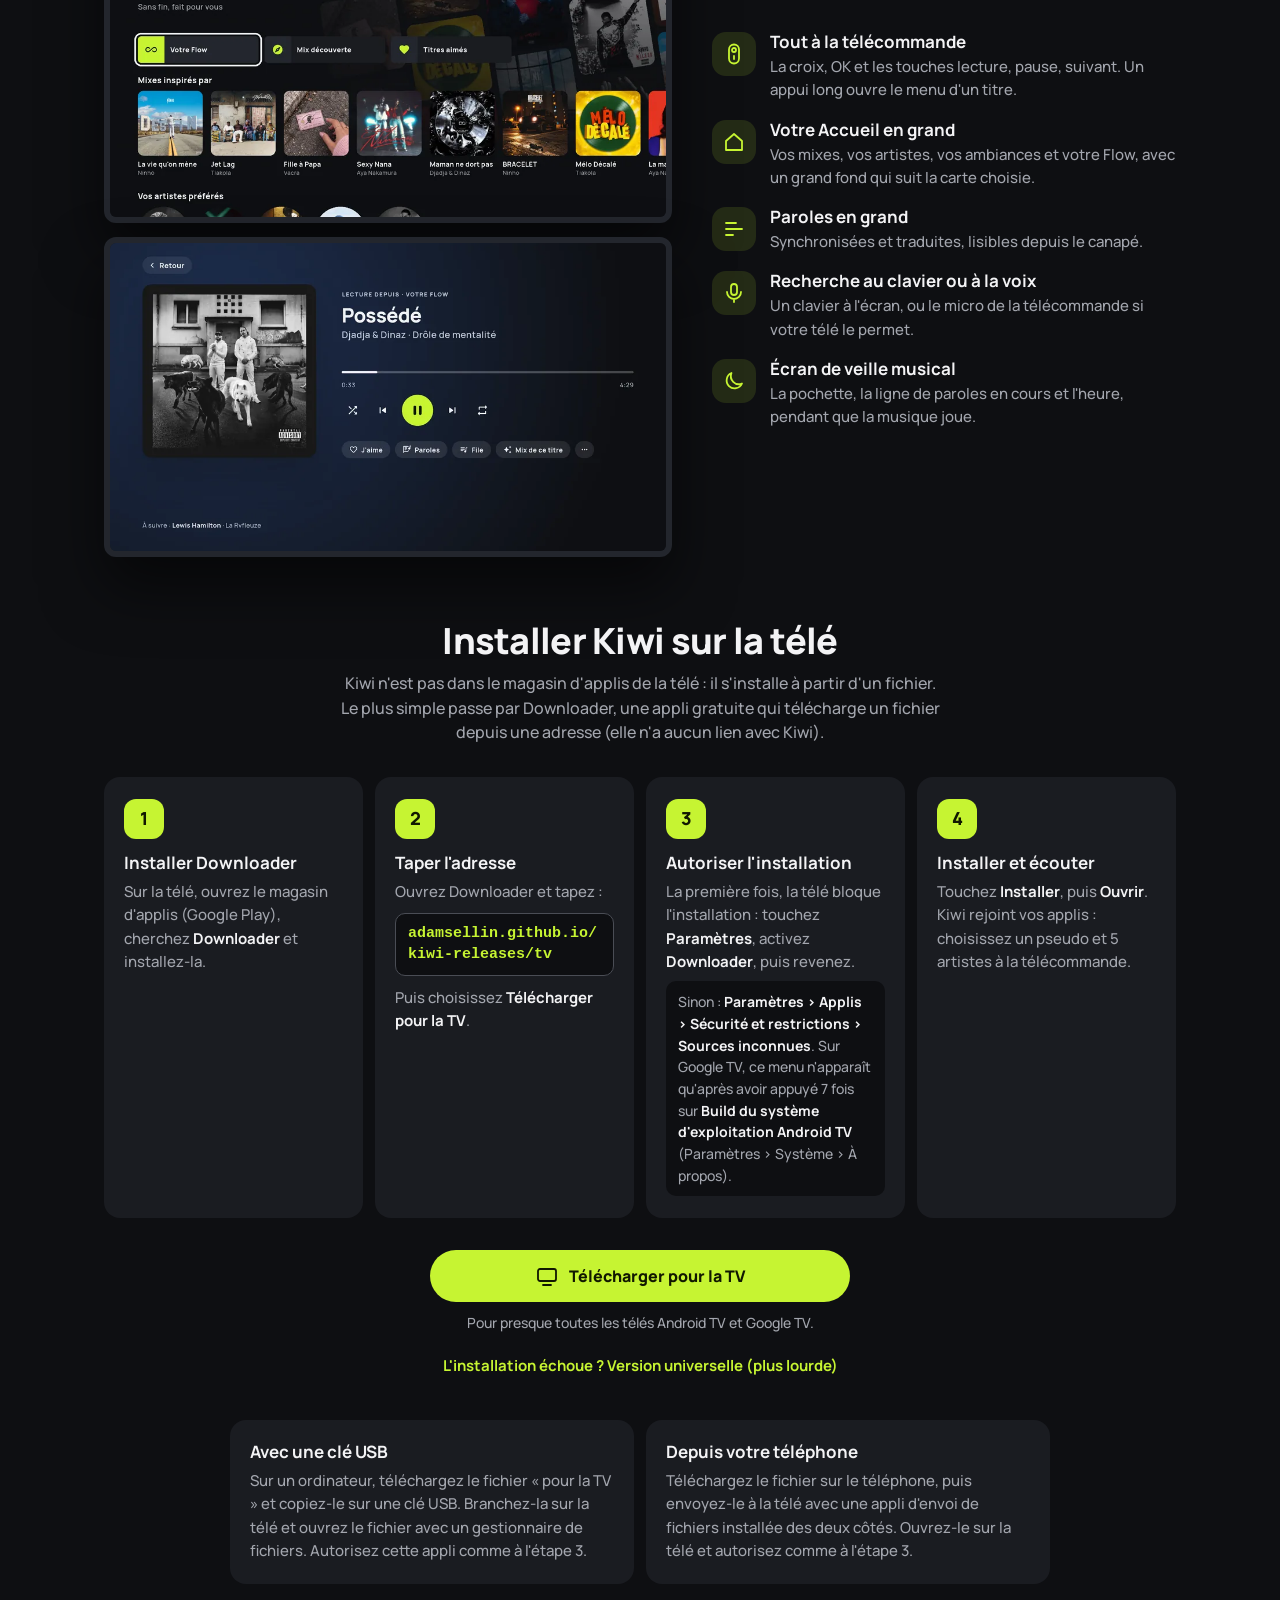
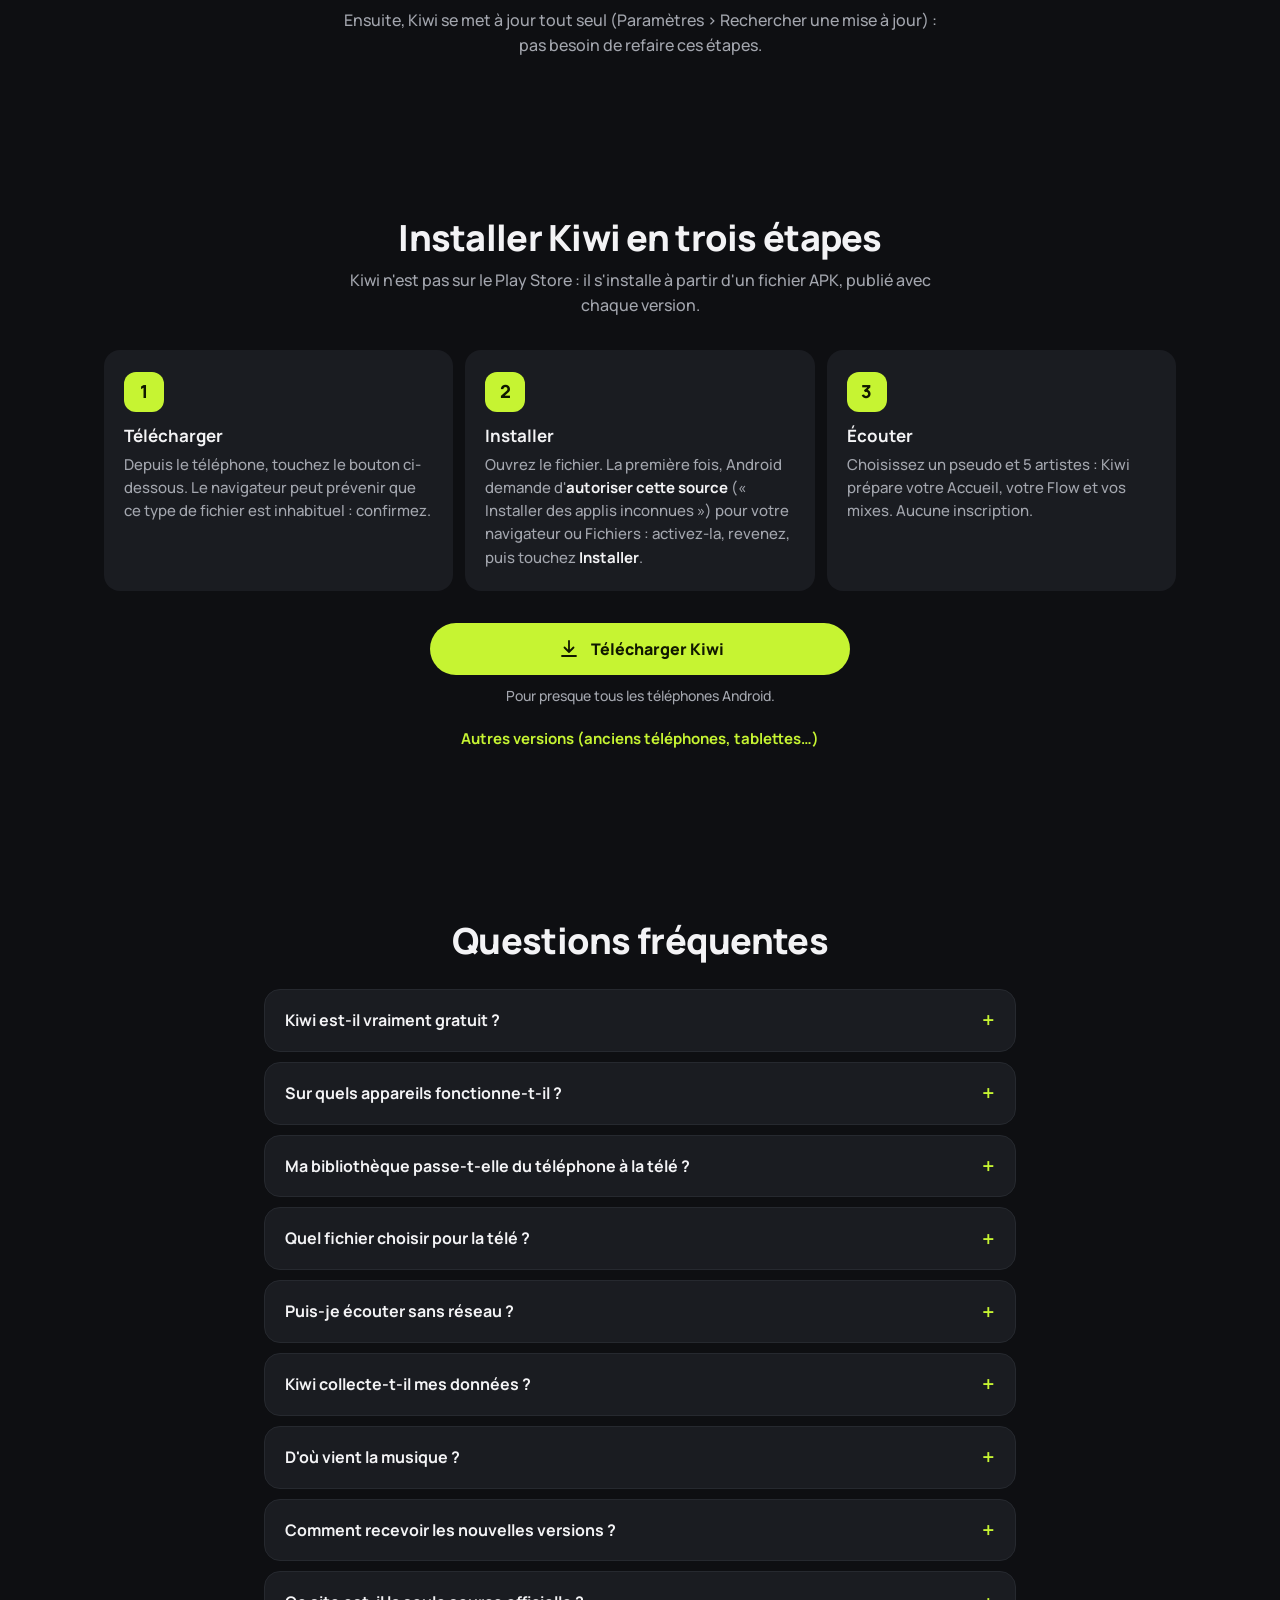
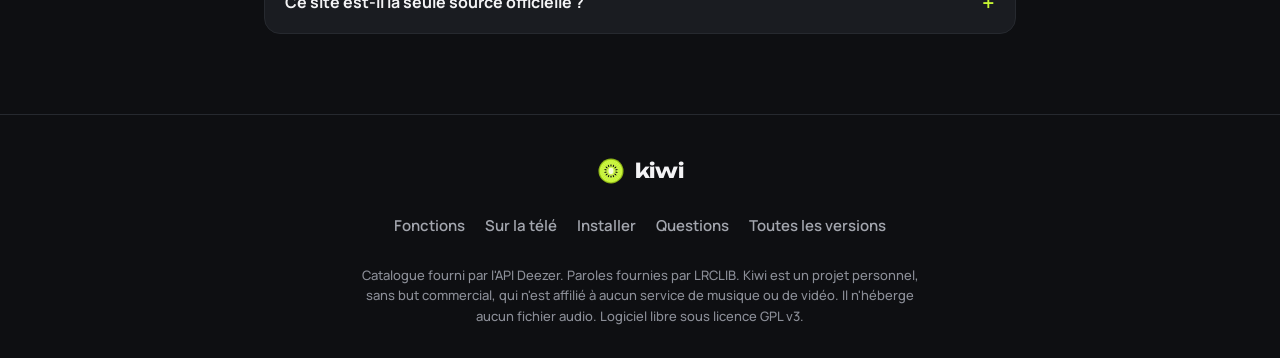
==== commit 2d42b284: "Site de Kiwi (10177a3)" ====
--- a/index.html
+++ b/index.html
@@ -3,11 +3,11 @@
 <head>
 <meta charset="utf-8">
 <meta name="viewport" content="width=device-width, initial-scale=1">
-<title>Kiwi, lecteur de musique gratuit pour Android</title>
-<meta name="description" content="Kiwi est un lecteur de musique gratuit pour Android : un grand catalogue, les titres en entier, sans compte ni publicité. Tout reste sur votre téléphone.">
+<title>Kiwi, lecteur de musique gratuit pour Android et Android TV</title>
+<meta name="description" content="Kiwi est un lecteur de musique gratuit pour Android et Android TV : un grand catalogue, les titres en entier, sans compte ni publicité. Tout reste sur votre appareil.">
 <meta name="theme-color" content="#0E0F12">
 <meta name="color-scheme" content="dark">
-<meta property="og:title" content="Kiwi, lecteur de musique gratuit pour Android">
+<meta property="og:title" content="Kiwi, lecteur de musique gratuit pour Android et Android TV">
 <meta property="og:description" content="Un grand catalogue, les titres en entier, sans compte ni publicité.">
 <meta property="og:type" content="website">
 <meta property="og:image" content="captures/accueil.webp">
@@ -24,6 +24,7 @@
     <nav class="top-nav" aria-label="Sections">
       <a href="#fonctions">Fonctions</a>
       <a href="#captures">Captures</a>
+      <a href="#tv">Sur la télé</a>
       <a href="#installer">Installer</a>
       <a href="#questions">Questions</a>
     </nav>
@@ -39,7 +40,7 @@
       <div class="hero-text">
         <p class="pill">Gratuit · Sans pub · Sans compte</p>
         <h1>Toute la musique,<br><span class="accent">rien d'autre.</span></h1>
-        <p class="lead">Kiwi est un lecteur de musique gratuit pour Android, pour écouter les titres en entier, en arrière-plan et hors ligne.</p>
+        <p class="lead">Kiwi est un lecteur de musique gratuit pour Android et Android&nbsp;TV, pour écouter les titres en entier, en arrière-plan, hors ligne et sur la télé du salon.</p>
         <p class="lead-small">Un grand catalogue, un Flow qui ne s'arrête jamais, les paroles et leur traduction. Vos écoutes, vos playlists et vos titres téléchargés restent sur votre téléphone.</p>
         <div class="hero-actions">
           <a class="btn btn-primary" href="#installer" data-download-hero>
@@ -51,11 +52,15 @@
             Voir les fonctions
           </a>
         </div>
-        <p class="release-line" data-release-line>Android 7.0 ou plus récent</p>
-      </div>
-      <div class="hero-phones" aria-hidden="true">
-        <div class="phone phone-back"><img src="captures/lecteur.webp" width="540" height="1138" alt=""></div>
-        <div class="phone phone-front"><img src="captures/accueil.webp" width="540" height="1138" alt=""></div>
+        <a class="tv-link" href="#tv">
+          <svg class="ic" viewBox="0 0 24 24" aria-hidden="true"><rect x="3" y="5" width="18" height="12" rx="2"/><path d="M8 21h8"/></svg>
+          Sur une télé Android TV ou Google TV ? Installer sur la TV
+        </a>
+        <p class="release-line" data-release-line>Android 7.0 ou plus récent et Android TV</p>
+      </div>
+      <div class="hero-devices" aria-hidden="true">
+        <div class="tv-frame hero-tv"><img src="captures/tv-accueil.webp" width="960" height="540" alt=""></div>
+        <div class="phone hero-phone"><img src="captures/accueil.webp" width="540" height="1138" alt=""></div>
       </div>
     </div>
   </section>
@@ -160,6 +165,78 @@
     <div class="dots" data-carousel-dots aria-hidden="true"></div>
   </section>
 
+  <!-- Sur la télé -->
+  <section id="tv" class="tv" aria-labelledby="tv-titre">
+    <div class="wrap">
+      <h2 id="tv-titre" class="section-title">Kiwi sur la télé</h2>
+      <p class="section-lead">Le même Kiwi, avec une interface faite pour la télécommande. Il s'installe sur les télés et boîtiers Android&nbsp;TV et Google&nbsp;TV.</p>
+
+      <div class="tv-band">
+        <div class="tv-shots">
+          <div class="tv-frame"><img src="captures/tv-accueil.webp" width="960" height="540" loading="lazy" decoding="async" alt="L'Accueil sur la télé : grand fond, mixes et artistes préférés"></div>
+          <div class="tv-frame"><img src="captures/tv-lecteur.webp" width="960" height="540" loading="lazy" decoding="async" alt="Le lecteur sur la télé"></div>
+        </div>
+        <ul class="tv-points">
+          <li><span class="chip"><svg class="ic" viewBox="0 0 24 24" aria-hidden="true"><rect x="7" y="2.5" width="10" height="19" rx="5"/><circle cx="12" cy="8" r="2"/><path d="M12 14v3"/></svg></span><div><h3>Tout à la télécommande</h3><p>La croix, OK et les touches lecture, pause, suivant. Un appui long ouvre le menu d'un titre.</p></div></li>
+          <li><span class="chip"><svg class="ic" viewBox="0 0 24 24" aria-hidden="true"><path d="M4 11 12 4l8 7v9H4z"/></svg></span><div><h3>Votre Accueil en grand</h3><p>Vos mixes, vos artistes, vos ambiances et votre Flow, avec un grand fond qui suit la carte choisie.</p></div></li>
+          <li><span class="chip"><svg class="ic" viewBox="0 0 24 24" aria-hidden="true"><path d="M4 6h10M4 12h16M4 18h7"/></svg></span><div><h3>Paroles en grand</h3><p>Synchronisées et traduites, lisibles depuis le canapé.</p></div></li>
+          <li><span class="chip"><svg class="ic" viewBox="0 0 24 24" aria-hidden="true"><rect x="9" y="3" width="6" height="11" rx="3"/><path d="M5 11a7 7 0 0 0 14 0M12 18v3"/></svg></span><div><h3>Recherche au clavier ou à la voix</h3><p>Un clavier à l'écran, ou le micro de la télécommande si votre télé le permet.</p></div></li>
+          <li><span class="chip"><svg class="ic" viewBox="0 0 24 24" aria-hidden="true"><path d="M20 14.5A8 8 0 0 1 9.5 4 8 8 0 1 0 20 14.5z"/></svg></span><div><h3>Écran de veille musical</h3><p>La pochette, la ligne de paroles en cours et l'heure, pendant que la musique joue.</p></div></li>
+        </ul>
+      </div>
+
+      <h2 id="installer-tv" class="section-title tv-install-title">Installer Kiwi sur la télé</h2>
+      <p class="section-lead">Kiwi n'est pas dans le magasin d'applis de la télé : il s'installe à partir d'un fichier. Le plus simple passe par Downloader, une appli gratuite qui télécharge un fichier depuis une adresse (elle n'a aucun lien avec Kiwi).</p>
+
+      <ol class="steps steps-4">
+        <li class="step">
+          <span class="step-num">1</span>
+          <h3>Installer Downloader</h3>
+          <p>Sur la télé, ouvrez le magasin d'applis (Google Play), cherchez <strong>Downloader</strong> et installez-la.</p>
+        </li>
+        <li class="step">
+          <span class="step-num">2</span>
+          <h3>Taper l'adresse</h3>
+          <p>Ouvrez Downloader et tapez :</p>
+          <code class="address">adamsellin.github.io/kiwi-releases/tv</code>
+          <p>Puis choisissez <strong>Télécharger pour la TV</strong>.</p>
+        </li>
+        <li class="step">
+          <span class="step-num">3</span>
+          <h3>Autoriser l'installation</h3>
+          <p>La première fois, la télé bloque l'installation : touchez <strong>Paramètres</strong>, activez <strong>Downloader</strong>, puis revenez.</p>
+          <p class="path">Sinon : <strong>Paramètres › Applis › Sécurité et restrictions › Sources inconnues</strong>. Sur Google&nbsp;TV, ce menu n'apparaît qu'après avoir appuyé 7 fois sur <strong>Build du système d'exploitation Android TV</strong> (Paramètres › Système › À propos).</p>
+        </li>
+        <li class="step">
+          <span class="step-num">4</span>
+          <h3>Installer et écouter</h3>
+          <p>Touchez <strong>Installer</strong>, puis <strong>Ouvrir</strong>. Kiwi rejoint vos applis : choisissez un pseudo et 5 artistes à la télécommande.</p>
+        </li>
+      </ol>
+
+      <div class="download">
+        <a class="btn btn-primary btn-wide" data-download-tv href="https://github.com/AdamSellin/kiwi-releases/releases/latest/download/app-armeabi-v7a-release.apk" rel="noopener">
+          <svg class="ic" viewBox="0 0 24 24" aria-hidden="true"><rect x="3" y="5" width="18" height="12" rx="2"/><path d="M8 21h8"/></svg>
+          <span data-download-tv-label>Télécharger pour la TV</span>
+        </a>
+        <p class="download-status" data-download-tv-status>Pour presque toutes les télés Android TV et Google TV.</p>
+        <a class="download-other" data-download-universal href="https://github.com/AdamSellin/kiwi-releases/releases/latest/download/app-release.apk" rel="noopener">L'installation échoue ? Version universelle (plus lourde)</a>
+      </div>
+
+      <div class="tv-alternatives">
+        <div class="step">
+          <h3>Avec une clé USB</h3>
+          <p>Sur un ordinateur, téléchargez le fichier « pour la TV » et copiez-le sur une clé USB. Branchez-la sur la télé et ouvrez le fichier avec un gestionnaire de fichiers. Autorisez cette appli comme à l'étape 3.</p>
+        </div>
+        <div class="step">
+          <h3>Depuis votre téléphone</h3>
+          <p>Téléchargez le fichier sur le téléphone, puis envoyez-le à la télé avec une appli d'envoi de fichiers installée des deux côtés. Ouvrez-le sur la télé et autorisez comme à l'étape 3.</p>
+        </div>
+      </div>
+      <p class="section-lead tv-after">Ensuite, Kiwi se met à jour tout seul (Paramètres › Rechercher une mise à jour) : pas besoin de refaire ces étapes.</p>
+    </div>
+  </section>
+
   <!-- Installer -->
   <section id="installer" class="install" aria-labelledby="installer-titre">
     <div class="wrap">
@@ -206,7 +283,15 @@
         </details>
         <details>
           <summary>Sur quels appareils fonctionne-t-il ?</summary>
-          <p>Sur les téléphones et tablettes Android 7.0 ou plus récents. Les versions pour Apple et Google TV ne sont pas encore prêtes.</p>
+          <p>Sur les téléphones et tablettes Android 7.0 ou plus récents, et sur les télés et boîtiers Android TV et Google TV, avec une interface faite pour la télécommande (voir <a href="#tv">Kiwi sur la télé</a>). Il n'y a pas de version pour iPhone.</p>
+        </details>
+        <details>
+          <summary>Ma bibliothèque passe-t-elle du téléphone à la télé ?</summary>
+          <p>Non : rien ne passe par un serveur, chaque appareil garde ses propres titres aimés, playlists et historique. Au premier lancement sur la télé, choisissez simplement un pseudo et vos artistes.</p>
+        </details>
+        <details>
+          <summary>Quel fichier choisir pour la télé ?</summary>
+          <p>« Télécharger pour la TV » convient à presque toutes les télés, même les plus anciennes. Si l'installation échoue, prenez la version universelle, plus lourde.</p>
         </details>
         <details>
           <summary>Puis-je écouter sans réseau ?</summary>
@@ -226,7 +311,7 @@
         </details>
         <details>
           <summary>Ce site est-il la seule source officielle ?</summary>
-          <p>Oui, avec la page des versions sur GitHub. Kiwi n'est pas sur le Play Store : une app « Kiwi » trouvée ailleurs n'est pas la nôtre.</p>
+          <p>Oui, avec la page des versions sur GitHub. Kiwi n'est ni sur le Play Store ni dans le magasin d'applis des télés : une app « Kiwi » trouvée ailleurs n'est pas la nôtre.</p>
         </details>
       </div>
     </div>
@@ -252,6 +337,7 @@
     </a>
     <ul class="foot-links">
       <li><a href="#fonctions">Fonctions</a></li>
+      <li><a href="#tv">Sur la télé</a></li>
       <li><a href="#installer">Installer</a></li>
       <li><a href="#questions">Questions</a></li>
       <li><a href="https://github.com/AdamSellin/kiwi-releases/releases" rel="noopener">Toutes les versions</a></li>
@@ -264,7 +350,7 @@
 <nav class="bottom-nav" aria-label="Sections">
   <a href="#accueil" data-nav="accueil"><svg class="ic" viewBox="0 0 24 24" aria-hidden="true"><path d="M4 11 12 4l8 7v9h-5v-6H9v6H4z"/></svg>Accueil</a>
   <a href="#fonctions" data-nav="fonctions"><svg class="ic" viewBox="0 0 24 24" aria-hidden="true"><path d="m12 3 2.6 5.6 6 .7-4.5 4.1 1.3 6L12 16.4 6.6 19.4l1.3-6L3.4 9.3l6-.7z"/></svg>Fonctions</a>
-  <a href="#captures" data-nav="captures"><svg class="ic" viewBox="0 0 24 24" aria-hidden="true"><rect x="6.5" y="2.5" width="11" height="19" rx="2.5"/><path d="M10.5 18.5h3"/></svg>Captures</a>
+  <a href="#tv" data-nav="tv"><svg class="ic" viewBox="0 0 24 24" aria-hidden="true"><rect x="3" y="5" width="18" height="12" rx="2"/><path d="M8 21h8"/></svg>Télé</a>
   <a href="#installer" data-nav="installer"><svg class="ic" viewBox="0 0 24 24" aria-hidden="true"><path d="M12 4v11m0 0-4.5-4.5M12 15l4.5-4.5M5 19h14"/></svg>Installer</a>
   <a href="#questions" data-nav="questions"><svg class="ic" viewBox="0 0 24 24" aria-hidden="true"><circle cx="12" cy="12" r="8.5"/><path d="M9.6 9.5a2.5 2.5 0 1 1 3.4 2.3c-.6.3-1 .8-1 1.5v.7M12 17h.01"/></svg>Questions</a>
 </nav>
--- a/style.css
+++ b/style.css
@@ -123,19 +123,27 @@
 .hero-actions { display: flex; flex-direction: column; gap: 12px; width: 100%; max-width: 360px; margin-top: 6px; }
 .release-line { color: var(--placeholder); font-size: 14px; }
 
-.hero-phones { position: relative; height: 440px; max-width: 360px; width: 100%; margin: 0 auto; }
-.phone {
-  position: absolute; width: 196px; aspect-ratio: 540 / 1138;
-  border-radius: 30px; overflow: hidden;
-  border: 7px solid var(--surface-high); background: var(--surface);
+.tv-link {
+  display: inline-flex; align-items: center; gap: 8px; min-height: 44px;
+  font-weight: 700; font-size: 15px;
+}
+.tv-link .ic { width: 20px; height: 20px; }
+
+/* Une télé et un téléphone (captures) */
+.hero-devices { position: relative; width: 100%; max-width: 420px; aspect-ratio: 1 / 0.8; margin: 0 auto; }
+.phone, .tv-frame {
+  overflow: hidden; background: var(--surface);
+  border: 7px solid var(--surface-high);
   box-shadow: 0 30px 60px rgba(0, 0, 0, 0.55);
 }
-.phone img { width: 100%; height: 100%; object-fit: cover; display: block; }
-.phone-back { right: 4%; top: 0; transform: rotate(6deg); opacity: 0.92; }
-.phone-front { left: 4%; top: 24px; transform: rotate(-4deg); }
+.phone { position: absolute; aspect-ratio: 540 / 1138; border-radius: 26px; }
+.tv-frame { aspect-ratio: 16 / 9; border-radius: 12px; border-width: 6px; }
+.phone img, .tv-frame img { width: 100%; height: 100%; object-fit: cover; display: block; }
+.hero-tv { position: absolute; right: 0; top: 4%; width: 90%; }
+.hero-phone { left: 0; bottom: 0; width: 31%; transform: rotate(-4deg); border-width: 5px; border-radius: 22px; }
 @media (prefers-reduced-motion: no-preference) {
-  .phone-front { animation: rise 0.8s cubic-bezier(0.2, 0.8, 0.2, 1) both; }
-  .phone-back { animation: rise 0.8s 0.12s cubic-bezier(0.2, 0.8, 0.2, 1) both; }
+  .hero-phone { animation: rise 0.8s cubic-bezier(0.2, 0.8, 0.2, 1) both; }
+  .hero-tv { animation: rise 0.8s 0.12s cubic-bezier(0.2, 0.8, 0.2, 1) both; }
   @keyframes rise { from { opacity: 0; translate: 0 40px; } }
 }
 
@@ -213,6 +221,24 @@
 .dots span { width: 8px; height: 8px; border-radius: 4px; background: var(--border); transition: width 0.2s, background-color 0.2s; }
 .dots span.is-current { width: 22px; background: var(--accent); }
 
+/* Sur la télé */
+.tv-band { display: grid; gap: 28px; margin-top: 32px; align-items: center; }
+.tv-shots { display: grid; gap: 14px; }
+.tv-points { list-style: none; margin: 0; padding: 0; display: grid; gap: 18px; }
+.tv-points li { display: grid; grid-template-columns: 44px 1fr; gap: 14px; align-items: start; }
+.tv-points .chip { margin: 0; }
+.tv-points p { color: var(--text-secondary); font-size: 15px; margin-top: 4px; }
+.tv-install-title { margin-top: 64px; }
+.address {
+  display: block; margin: 2px 0; padding: 10px 12px; border-radius: var(--radius-s);
+  background: var(--background); border: 1px solid var(--outline);
+  font: 700 15px/1.35 ui-monospace, Consolas, monospace; color: var(--accent);
+  overflow-wrap: anywhere;
+}
+.step .path { font-size: 14px; background: var(--background); border-radius: var(--radius-s); padding: 10px 12px; }
+.tv-alternatives { display: grid; gap: 12px; margin: 32px auto 0; max-width: 820px; }
+.tv-after { margin-top: 24px; }
+
 /* Installer */
 .steps { list-style: none; margin: 32px 0 0; padding: 0; display: grid; gap: 12px; }
 .step {
@@ -288,6 +314,8 @@
   .hero-actions { flex-direction: row; justify-content: center; max-width: none; width: auto; }
   .feature-grid { grid-template-columns: repeat(2, minmax(0, 1fr)); }
   .steps { grid-template-columns: repeat(3, minmax(0, 1fr)); }
+  .steps-4 { grid-template-columns: repeat(2, minmax(0, 1fr)); }
+  .tv-alternatives { grid-template-columns: repeat(2, minmax(0, 1fr)); }
   .panel { padding: 48px 32px; }
   .shot-frame { width: 220px; }
   .promise-value { font-size: 36px; }
@@ -301,11 +329,38 @@
   .hero-inner { grid-template-columns: 1.1fr 0.9fr; gap: 24px; }
   .hero-text { align-items: flex-start; text-align: left; }
   .hero-actions { justify-content: flex-start; }
-  .hero-phones { height: 560px; max-width: 460px; }
-  .phone { width: 250px; }
+  .hero-devices { max-width: 520px; }
+  .tv-band { grid-template-columns: 1.1fr 0.9fr; gap: 40px; }
+  .steps-4 { grid-template-columns: repeat(4, minmax(0, 1fr)); }
   .feature-grid { grid-template-columns: repeat(3, minmax(0, 1fr)); }
   .feature:hover { transform: translateY(-2px); }
   .carousel-btn { display: grid; }
   .shot-frame { width: 230px; }
   .promise-list { max-width: 760px; }
 }
+
+/* Page /tv : ouverte depuis la télé, à la télécommande */
+body.tv-page { padding: 0; min-height: 100vh; display: grid; place-items: center; }
+.tv-page-inner {
+  width: 100%; max-width: 1100px; padding: 32px var(--gutter);
+  display: grid; gap: 32px; align-items: center;
+}
+.tv-page-mark { font-size: 34px; }
+.tv-page-text h1 { font-size: clamp(32px, 5vw, 48px); font-weight: 800; letter-spacing: -0.03em; margin: 16px 0 12px; }
+.tv-page-text p { color: var(--text-secondary); font-size: 17px; }
+.tv-page-actions { display: grid; gap: 16px; }
+.tv-page-btn {
+  justify-content: flex-start; text-align: left; min-height: 72px; padding: 0 28px;
+  border-radius: var(--radius-m); font-size: 20px;
+  transition: transform 0.15s, outline-color 0.15s;
+}
+.tv-page-btn small { display: block; font-size: 13px; font-weight: 600; opacity: 0.75; }
+.tv-page-other { background: var(--surface); color: var(--text); }
+.tv-page-other:hover { color: var(--text); background: var(--surface-high); }
+.tv-page-btn:focus, .tv-page-btn:focus-visible { outline: 4px solid var(--text); outline-offset: 4px; transform: scale(1.04); }
+@media (prefers-reduced-motion: reduce) { .tv-page-btn:focus { transform: none; } }
+.tv-page-hint { color: var(--placeholder); font-size: 14px; }
+.tv-page-site { font-weight: 700; font-size: 15px; justify-self: start; min-height: 44px; display: inline-flex; align-items: center; }
+@media (min-width: 760px) {
+  .tv-page-inner { grid-template-columns: 1fr 1fr; gap: 6%; padding: 48px; }
+}
